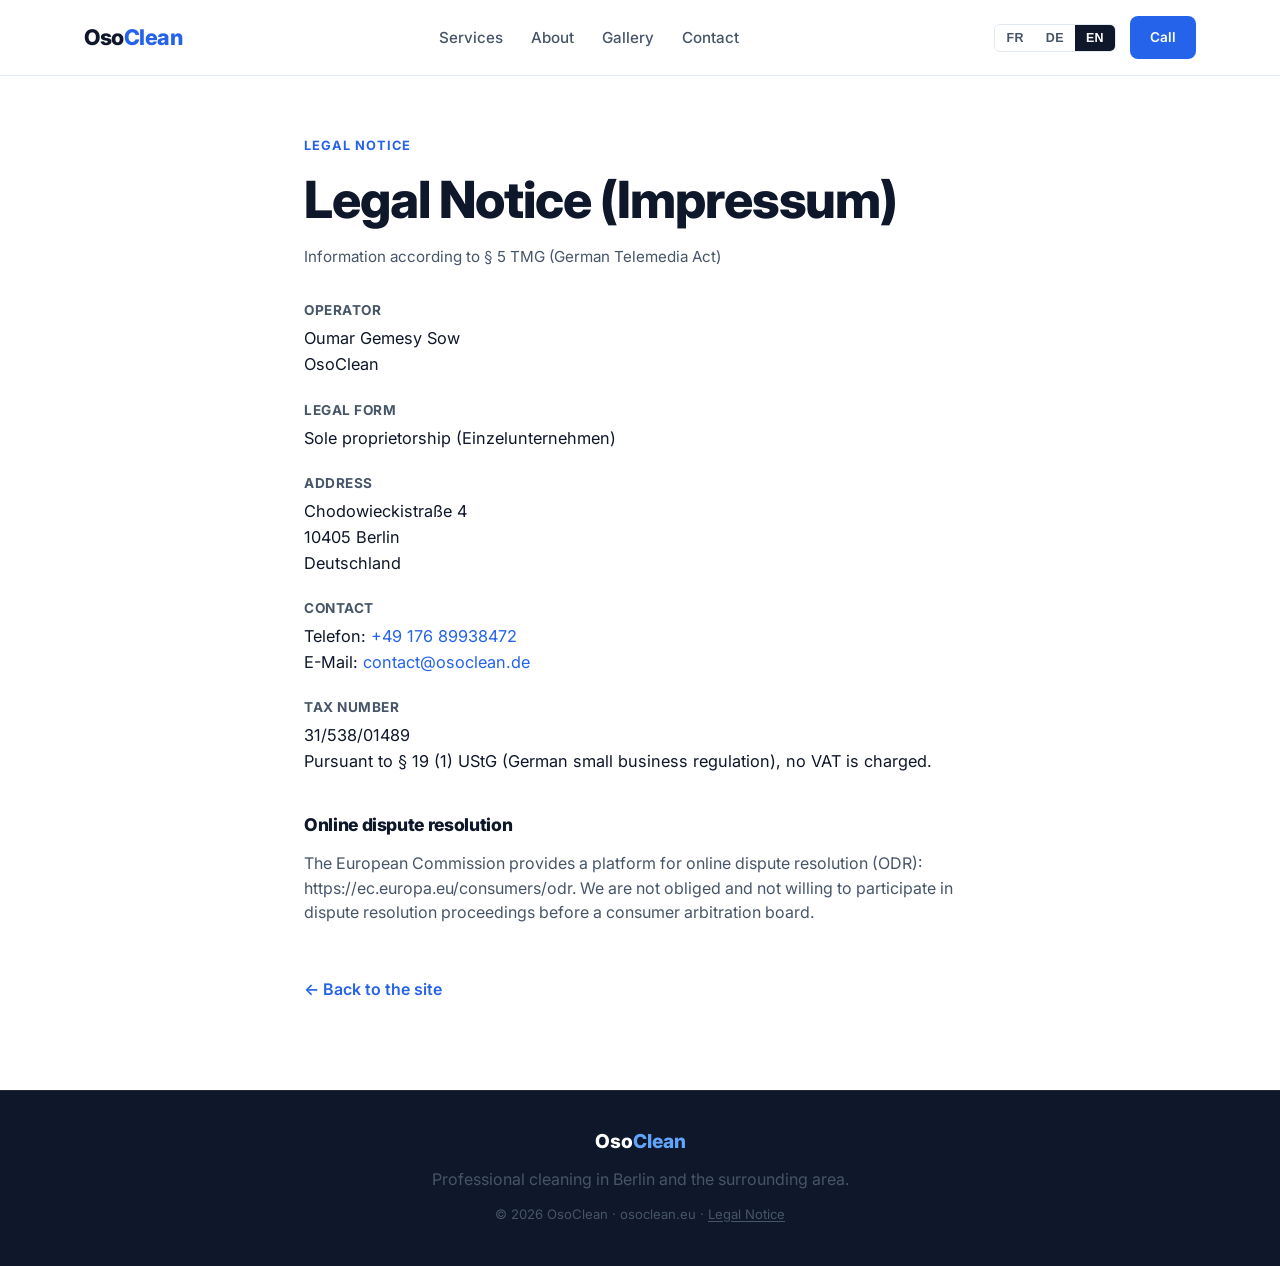
==== impressum.html @ 726a54d4 "Add files via upload" ====
<!doctype html>
<html lang="fr">
<head>
<meta charset="UTF-8" />
<meta name="viewport" content="width=device-width, initial-scale=1.0" />
<title data-i18n="impressum.pageTitle">Impressum — OsoClean</title>
<meta name="robots" content="noindex, follow" />
<link rel="icon" href="data:image/svg+xml,<svg xmlns=%22http://www.w3.org/2000/svg%22 viewBox=%220 0 100 100%22><rect width=%22100%22 height=%22100%22 rx=%2220%22 fill=%22%232563EB%22/><text x=%2250%22 y=%2266%22 font-size=%2255%22 text-anchor=%22middle%22 fill=%22white%22 font-family=%22Arial%22>O</text></svg>" />
<link rel="preconnect" href="https://fonts.googleapis.com">
<link rel="preconnect" href="https://fonts.gstatic.com" crossorigin>
<link href="https://fonts.googleapis.com/css2?family=Inter:wght@400;500;600;700;800&display=swap" rel="stylesheet">
<link rel="stylesheet" href="style.css" />
</head>
<body>

<header class="site-header">
  <div class="container header-inner">
    <a href="index.html#top" class="logo">Oso<span>Clean</span></a>

    <nav class="main-nav" id="mainNav">
      <a href="index.html#services" data-i18n="nav.services">Services</a>
      <a href="index.html#about" data-i18n="nav.about">À propos</a>
      <a href="index.html#gallery" data-i18n="nav.gallery">Galerie</a>
      <a href="index.html#contact" data-i18n="nav.contact">Contact</a>
    </nav>

    <div class="header-actions">
      <div class="lang-switch" id="langSwitch">
        <button type="button" data-lang="fr" class="lang-btn">FR</button>
        <button type="button" data-lang="de" class="lang-btn">DE</button>
        <button type="button" data-lang="en" class="lang-btn">EN</button>
      </div>
      <a href="tel:+4917689938472" class="btn btn-primary btn-small header-cta" data-i18n="nav.call">Appeler</a>
      <button class="burger" id="burger" aria-label="Menu">
        <span></span><span></span><span></span>
      </button>
    </div>
  </div>
</header>

<main id="top">
  <section class="section legal-section">
    <div class="container legal-container">
      <p class="section-eyebrow" data-i18n="impressum.eyebrow">Mentions légales</p>
      <h1 data-i18n="impressum.title">Impressum</h1>
      <p class="legal-tmg" data-i18n="impressum.tmg">Informations selon § 5 TMG (loi allemande sur les télémédias)</p>

      <dl class="legal-list">
        <dt data-i18n="impressum.nameLabel">Exploitant</dt>
        <dd>Oumar Gemesy Sow<br />OsoClean</dd>

        <dt data-i18n="impressum.formLabel">Forme juridique</dt>
        <dd data-i18n="impressum.formValue">Entreprise individuelle (Einzelunternehmen)</dd>

        <dt data-i18n="impressum.addressLabel">Adresse</dt>
        <dd>Chodowieckistraße 4<br />10405 Berlin<br />Deutschland</dd>

        <dt data-i18n="impressum.contactLabel">Contact</dt>
        <dd>
          Telefon: <a href="tel:+4917689938472">+49 176 89938472</a><br />
          E-Mail: <a href="mailto:contact@osoclean.de">contact@osoclean.de</a>
        </dd>

        <dt data-i18n="impressum.taxLabel">Numéro fiscal</dt>
        <dd>
          31/538/01489<br />
          <span data-i18n="impressum.taxNote">Selon § 19 al. 1 UStG (régime des petites entreprises), aucune TVA n'est facturée.</span>
        </dd>
      </dl>

      <h2 class="legal-subhead" data-i18n="impressum.disputeTitle">Résolution des litiges en ligne</h2>
      <p>
        <span data-i18n="impressum.disputeText">La Commission européenne propose une plateforme de résolution des litiges en ligne (RLL) : </span><a href="https://ec.europa.eu/consumers/odr" target="_blank" rel="noopener">https://ec.europa.eu/consumers/odr</a><span data-i18n="impressum.disputeText2">. Nous ne sommes ni tenus ni disposés à participer à une procédure de résolution des litiges devant une instance de médiation de la consommation.</span>
      </p>

      <a href="index.html#top" class="legal-back" data-i18n="impressum.back">← Retour au site</a>
    </div>
  </section>
</main>

<footer class="site-footer">
  <div class="container footer-inner">
    <div class="footer-logo">Oso<span>Clean</span></div>
    <p data-i18n="footer.text">Nettoyage professionnel à Berlin et alentours.</p>
    <p class="footer-copy">© <span id="year"></span> OsoClean · osoclean.eu · <a href="impressum.html" data-i18n="footer.impressumLink">Impressum</a></p>
  </div>
</footer>

<script src="i18n.js"></script>
<script src="script.js"></script>
</body>
</html>
---- style.css ----
/* ===========================
   OsoClean — styles
   Palette : noir/blanc + accent bleu
=========================== */

:root {
  --ink: #0F172A;
  --ink-soft: #475569;
  --line: #E2E8F0;
  --bg: #FFFFFF;
  --bg-alt: #F8FAFC;
  --bg-dark: #0F172A;
  --accent: #2563EB;
  --accent-dark: #1D4ED8;
  --white: #FFFFFF;
  --radius: 14px;
  --shadow: 0 10px 30px rgba(15, 23, 42, 0.08);
  --max-width: 1160px;
  --font: 'Inter', -apple-system, BlinkMacSystemFont, 'Segoe UI', Roboto, sans-serif;
}

* { box-sizing: border-box; }

html { scroll-behavior: smooth; }

body {
  margin: 0;
  font-family: var(--font);
  color: var(--ink);
  background: var(--bg);
  line-height: 1.55;
  -webkit-font-smoothing: antialiased;
}

img { max-width: 100%; display: block; }

a { color: inherit; text-decoration: none; }

.container {
  max-width: var(--max-width);
  margin: 0 auto;
  padding: 0 24px;
}

h1, h2, h3 { font-weight: 800; line-height: 1.15; margin: 0 0 16px; letter-spacing: -0.02em; }
h1 { font-size: clamp(2.1rem, 4vw, 3.4rem); }
h2 { font-size: clamp(1.6rem, 3vw, 2.3rem); }
h3 { font-size: 1.15rem; margin-bottom: 8px; }
p { margin: 0 0 12px; color: var(--ink-soft); }

/* ---------- Buttons ---------- */
.btn {
  display: inline-flex;
  align-items: center;
  justify-content: center;
  gap: 8px;
  padding: 14px 26px;
  border-radius: 8px;
  font-weight: 600;
  font-size: 0.98rem;
  border: 2px solid transparent;
  transition: transform .15s ease, background .2s ease, border-color .2s ease, color .2s ease;
  cursor: pointer;
}
.btn:hover { transform: translateY(-2px); }
.btn-primary { background: var(--accent); color: var(--white); }
.btn-primary:hover { background: var(--accent-dark); }
.btn-outline { border-color: var(--ink); color: var(--ink); }
.btn-outline:hover { background: var(--ink); color: var(--white); }
.btn-small { padding: 9px 18px; font-size: 0.85rem; }
.btn-large { padding: 16px 32px; font-size: 1.02rem; margin-top: 8px; }

/* ---------- Header ---------- */
.site-header {
  position: sticky;
  top: 0;
  z-index: 50;
  background: rgba(255,255,255,0.92);
  backdrop-filter: blur(10px);
  border-bottom: 1px solid var(--line);
}
.header-inner {
  display: flex;
  align-items: center;
  justify-content: space-between;
  padding-top: 16px;
  padding-bottom: 16px;
}
.logo {
  font-weight: 800;
  font-size: 1.35rem;
  letter-spacing: -0.02em;
  color: var(--ink);
}
.logo span { color: var(--accent); }

.main-nav { display: flex; gap: 28px; }
.main-nav a { font-weight: 500; font-size: 0.95rem; color: var(--ink-soft); }
.main-nav a:hover { color: var(--ink); }

.header-actions { display: flex; align-items: center; gap: 14px; }

.lang-switch { display: flex; border: 1px solid var(--line); border-radius: 6px; overflow: hidden; }
.lang-btn {
  border: none;
  background: transparent;
  padding: 6px 11px;
  font-size: 0.78rem;
  font-weight: 700;
  letter-spacing: 0.03em;
  color: var(--ink-soft);
  cursor: pointer;
  transition: background .2s ease, color .2s ease;
}
.lang-btn.active { background: var(--ink); color: var(--white); }

.header-cta { display: inline-flex; }

.burger {
  display: none;
  flex-direction: column;
  justify-content: center;
  gap: 5px;
  width: 34px; height: 34px;
  background: none; border: none; cursor: pointer;
}
.burger span { width: 100%; height: 2px; background: var(--ink); border-radius: 2px; }

/* ---------- Hero ---------- */
.hero { padding: 72px 0 56px; background: var(--bg-alt); }
.hero-inner {
  display: grid;
  grid-template-columns: 1.05fr 0.95fr;
  gap: 48px;
  align-items: center;
}
.eyebrow, .section-eyebrow {
  display: inline-block;
  font-size: 0.8rem;
  font-weight: 700;
  letter-spacing: 0.08em;
  text-transform: uppercase;
  color: var(--accent);
  margin-bottom: 14px;
}
.hero-sub { font-size: 1.08rem; max-width: 46ch; }
.hero-actions { display: flex; flex-wrap: wrap; gap: 14px; margin: 22px 0 26px; }
.hero-points { list-style: none; padding: 0; margin: 0; display: flex; flex-wrap: wrap; gap: 10px 22px; }
.hero-points li {
  font-size: 0.9rem;
  font-weight: 600;
  color: var(--ink);
  position: relative;
  padding-left: 18px;
}
.hero-points li::before {
  content: "";
  position: absolute;
  left: 0; top: 6px;
  width: 8px; height: 8px;
  background: var(--accent);
  border-radius: 50%;
}
.hero-media img {
  border-radius: var(--radius);
  box-shadow: var(--shadow);
  width: 100%;
  aspect-ratio: 16/10;
  object-fit: cover;
}

/* ---------- Trust strip ---------- */
.trust-strip { border-bottom: 1px solid var(--line); }
.trust-inner {
  display: grid;
  grid-template-columns: repeat(4, 1fr);
  gap: 16px;
  padding: 26px 24px;
}
.trust-item { text-align: center; font-size: 0.92rem; color: var(--ink-soft); }
.trust-item strong { color: var(--ink); font-weight: 700; }

/* ---------- Sections ---------- */
.section { padding: 88px 0; }
.section-alt { background: var(--bg-alt); }
.section-lead { max-width: 60ch; font-size: 1.05rem; }

/* ---------- Services ---------- */
.services-grid {
  display: grid;
  grid-template-columns: repeat(3, 1fr);
  gap: 24px;
  margin-top: 40px;
}
.service-card {
  background: var(--white);
  border: 1px solid var(--line);
  border-radius: var(--radius);
  padding: 28px;
  transition: transform .2s ease, box-shadow .2s ease;
}
.service-card:hover { transform: translateY(-4px); box-shadow: var(--shadow); }
.service-icon {
  width: 42px;
  height: 42px;
  border-radius: 10px;
  background: rgba(37, 99, 235, 0.08);
  display: flex;
  align-items: center;
  justify-content: center;
  margin-bottom: 14px;
}
.service-icon svg { width: 22px; height: 22px; stroke: var(--accent); }
.services-note {
  margin-top: 32px;
  padding: 18px 22px;
  background: var(--bg-alt);
  border-left: 3px solid var(--accent);
  border-radius: 8px;
  font-size: 0.95rem;
}

/* ---------- About ---------- */
.about-inner {
  display: grid;
  grid-template-columns: 0.9fr 1.1fr;
  gap: 52px;
  align-items: center;
}
.about-media img {
  border-radius: var(--radius);
  box-shadow: var(--shadow);
  aspect-ratio: 4/5;
  object-fit: cover;
  width: 100%;
}
.about-list { list-style: none; padding: 0; margin: 20px 0 0; display: flex; flex-direction: column; gap: 10px; }
.about-list li {
  font-weight: 600;
  color: var(--ink);
  position: relative;
  padding-left: 18px;
}
.about-list li::before {
  content: "";
  position: absolute;
  left: 0; top: 7px;
  width: 8px; height: 8px;
  background: var(--accent);
  border-radius: 50%;
}
.about-story {
  padding-left: 16px;
  border-left: 2px solid var(--line);
  font-size: 1.03rem;
  color: var(--ink);
}

/* ---------- Gallery ---------- */
.gallery-grid {
  display: grid;
  grid-template-columns: repeat(3, 1fr);
  gap: 18px;
  margin-top: 40px;
}
.gallery-item {
  border-radius: var(--radius);
  overflow: hidden;
  box-shadow: var(--shadow);
}
.gallery-item img { aspect-ratio: 4/3; object-fit: cover; transition: transform .3s ease; }
.gallery-item:hover img { transform: scale(1.05); }

/* ---------- Contact ---------- */
.section-dark { background: var(--bg-dark); color: var(--white); }
.section-dark p { color: #CBD5E1; }
.section-dark .section-eyebrow { color: #60A5FA; }
.section-dark h2 { color: var(--white); }
.contact-inner { max-width: 760px; }
.contact-cards {
  display: grid;
  grid-template-columns: repeat(2, 1fr);
  gap: 14px;
  margin: 30px 0 34px;
}
.contact-card {
  display: flex;
  align-items: center;
  gap: 14px;
  background: rgba(255,255,255,0.06);
  border: 1px solid rgba(255,255,255,0.12);
  border-radius: var(--radius);
  padding: 18px;
  transition: background .2s ease, transform .2s ease;
}
a.contact-card:hover { background: rgba(255,255,255,0.12); transform: translateY(-2px); }
.contact-icon {
  width: 38px;
  height: 38px;
  min-width: 38px;
  border-radius: 10px;
  background: rgba(255,255,255,0.08);
  display: flex;
  align-items: center;
  justify-content: center;
}
.contact-icon svg { width: 19px; height: 19px; stroke: #93C5FD; }
.contact-card strong { display: block; font-size: 0.82rem; color: #94A3B8; font-weight: 600; margin-bottom: 2px; }
.contact-value { font-size: 1rem; font-weight: 700; color: var(--white); }

/* ---------- Legal / Impressum ---------- */
.legal-section { padding-top: 56px; }
.legal-container { max-width: 720px; }
.legal-tmg { font-size: 0.95rem; color: var(--ink-soft); margin-bottom: 32px; }
.legal-list { margin: 0 0 40px; }
.legal-list dt {
  font-weight: 700;
  color: var(--ink);
  margin-top: 22px;
  font-size: 0.85rem;
  text-transform: uppercase;
  letter-spacing: 0.04em;
  color: var(--ink-soft);
}
.legal-list dt:first-child { margin-top: 0; }
.legal-list dd {
  margin: 4px 0 0;
  font-size: 1.02rem;
  color: var(--ink);
  line-height: 1.6;
}
.legal-list dd a { color: var(--accent); }
.legal-subhead { font-size: 1.1rem; margin-top: 36px; }
.legal-back {
  display: inline-block;
  margin-top: 40px;
  font-weight: 600;
  color: var(--accent);
}
.footer-copy a { color: inherit; text-decoration: underline; text-underline-offset: 2px; }

/* ---------- Footer ---------- */
.site-footer { background: var(--bg-dark); color: #94A3B8; padding: 36px 0 30px; border-top: 1px solid rgba(255,255,255,0.08); }
.footer-inner { text-align: center; }
.footer-logo { font-weight: 800; font-size: 1.2rem; color: var(--white); margin-bottom: 10px; }
.footer-logo span { color: #60A5FA; }
.footer-copy { font-size: 0.82rem; margin-top: 6px; }

/* ---------- Responsive ---------- */
@media (max-width: 900px) {
  .hero-inner, .about-inner { grid-template-columns: 1fr; }
  .about-media { order: -1; }
  .services-grid { grid-template-columns: repeat(2, 1fr); }
  .trust-inner { grid-template-columns: repeat(2, 1fr); }
  .contact-cards { grid-template-columns: 1fr; }
}

@media (max-width: 720px) {
  .main-nav { display: none; }
  .burger { display: flex; }
  .header-cta { display: none; }
  .services-grid { grid-template-columns: 1fr; }
  .gallery-grid { grid-template-columns: repeat(2, 1fr); }
  .section { padding: 60px 0; }
  .hero { padding: 48px 0 40px; }
}

/* Mobile nav (open state) */
.main-nav.open {
  display: flex;
  flex-direction: column;
  position: absolute;
  top: 100%;
  left: 0;
  right: 0;
  background: var(--white);
  border-bottom: 1px solid var(--line);
  padding: 20px 24px;
  gap: 16px;
}
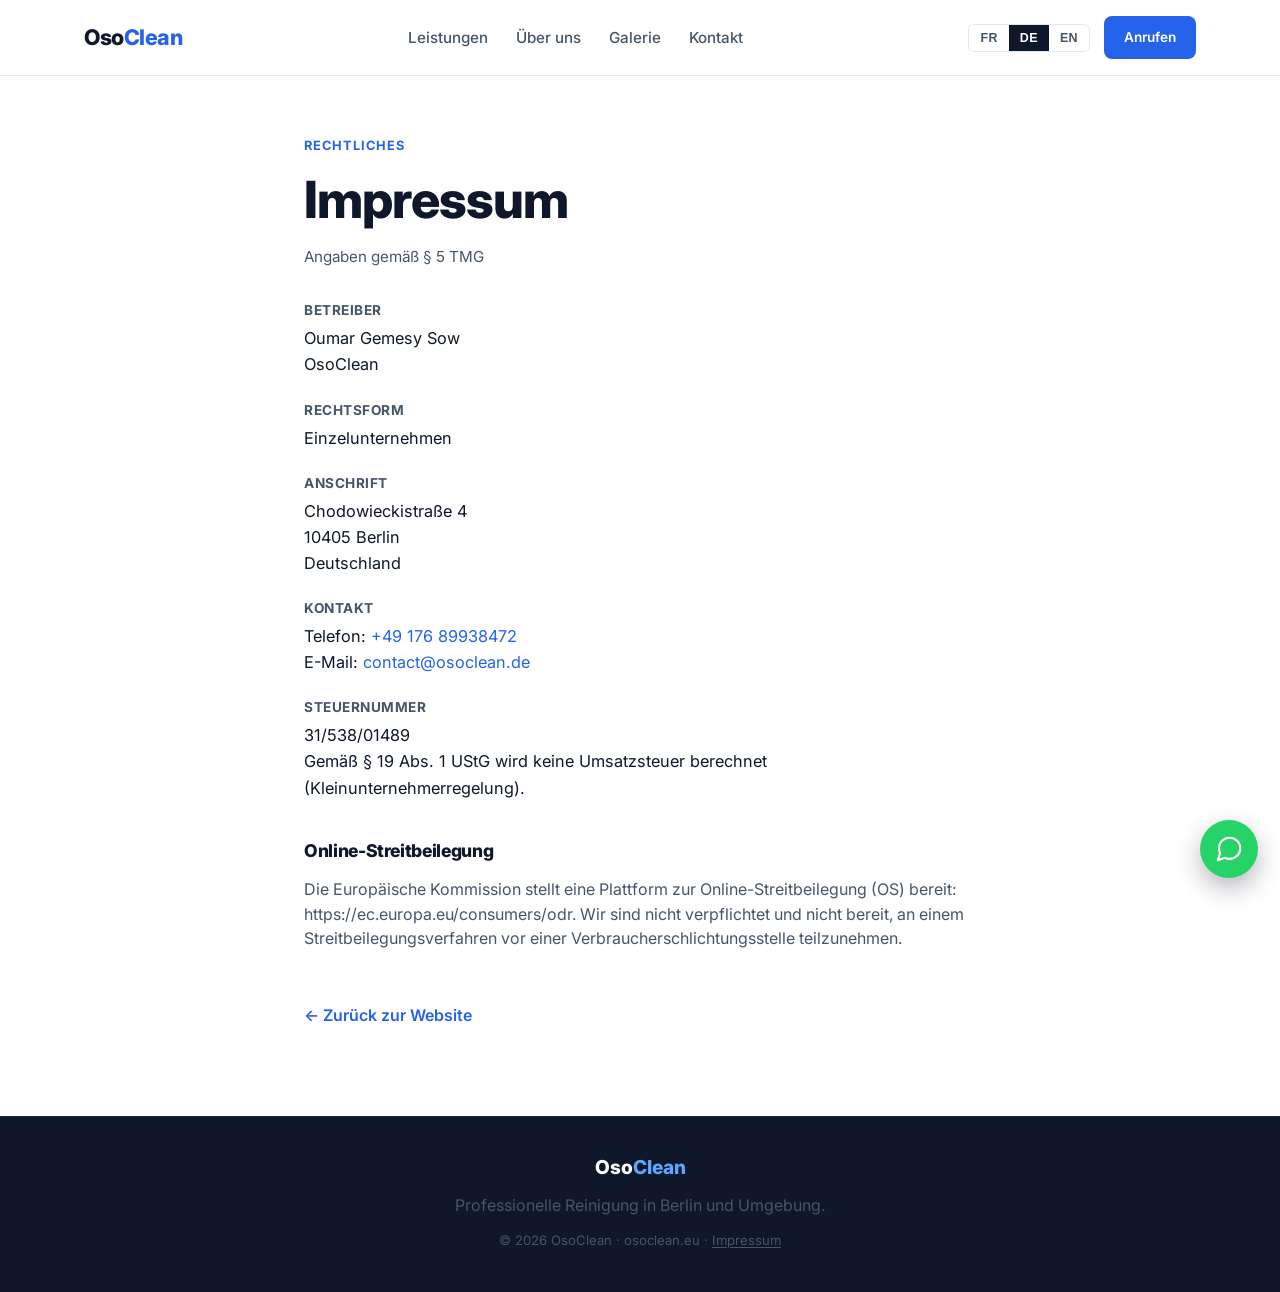
==== commit 08c7f23d: "Add files via upload" ====
--- a/impressum.html
+++ b/impressum.html
@@ -1,5 +1,5 @@
 <!doctype html>
-<html lang="fr">
+<html lang="de">
 <head>
 <meta charset="UTF-8" />
 <meta name="viewport" content="width=device-width, initial-scale=1.0" />
@@ -86,6 +86,10 @@
   </div>
 </footer>
 
+<a href="https://wa.me/4917689938472" target="_blank" rel="noopener" class="whatsapp-float" data-i18n-aria="whatsapp.floatingLabel" aria-label="Diskutieren Sie auf WhatsApp">
+  <svg viewBox="0 0 24 24" fill="none" stroke="white" stroke-width="1.7" stroke-linecap="round" stroke-linejoin="round" aria-hidden="true"><path d="M21 11.5a8.4 8.4 0 0 1-8.4 8.4 8.3 8.3 0 0 1-3.8-.9L3 21l1.9-5.7a8.3 8.3 0 0 1-.9-3.8A8.4 8.4 0 0 1 12.5 3a8.5 8.5 0 0 1 8.5 8.5z"/></svg>
+</a>
+
 <script src="i18n.js"></script>
 <script src="script.js"></script>
 </body>
--- a/style.css
+++ b/style.css
@@ -308,6 +308,67 @@
 .contact-card strong { display: block; font-size: 0.82rem; color: #94A3B8; font-weight: 600; margin-bottom: 2px; }
 .contact-value { font-size: 1rem; font-weight: 700; color: var(--white); }
 
+/* ---------- Contact form ---------- */
+.contact-form {
+  margin-top: 40px;
+  padding-top: 32px;
+  border-top: 1px solid rgba(255,255,255,0.12);
+  max-width: 480px;
+}
+.contact-form-title { font-size: 1.1rem; color: var(--white); margin-bottom: 18px; }
+.form-row { margin-bottom: 16px; display: flex; flex-direction: column; gap: 6px; }
+.form-row label { font-size: 0.85rem; font-weight: 600; color: #CBD5E1; }
+.form-row input,
+.form-row select,
+.form-row textarea {
+  padding: 12px 14px;
+  border-radius: 8px;
+  border: 1px solid rgba(255,255,255,0.16);
+  background: rgba(255,255,255,0.06);
+  color: var(--white);
+  font-family: var(--font);
+  font-size: 0.95rem;
+  outline: none;
+  transition: border-color .2s ease, background .2s ease;
+  resize: vertical;
+}
+.form-row input::placeholder,
+.form-row textarea::placeholder { color: #64748B; }
+.form-row input:focus,
+.form-row select:focus,
+.form-row textarea:focus { border-color: var(--accent); background: rgba(255,255,255,0.1); }
+.form-row select option { color: var(--ink); background: var(--white); }
+.contact-form .btn { margin-top: 4px; }
+.contact-form-note { font-size: 0.82rem; color: #94A3B8; margin-top: 12px; margin-bottom: 0; }
+
+/* ---------- WhatsApp floating button ---------- */
+.whatsapp-float {
+  position: fixed;
+  right: 22px;
+  bottom: 22px;
+  width: 58px;
+  height: 58px;
+  border-radius: 50%;
+  background: #25D366;
+  display: flex;
+  align-items: center;
+  justify-content: center;
+  box-shadow: 0 10px 24px rgba(15, 23, 42, 0.3);
+  z-index: 60;
+  transition: transform .2s ease;
+  animation: whatsappPulse 2.4s ease-in-out infinite;
+}
+.whatsapp-float:hover { transform: scale(1.07); }
+.whatsapp-float svg { width: 30px; height: 30px; }
+@keyframes whatsappPulse {
+  0%, 100% { box-shadow: 0 10px 24px rgba(15, 23, 42, 0.3), 0 0 0 0 rgba(37, 211, 102, 0.45); }
+  50% { box-shadow: 0 10px 24px rgba(15, 23, 42, 0.3), 0 0 0 10px rgba(37, 211, 102, 0); }
+}
+@media (max-width: 720px) {
+  .whatsapp-float { right: 16px; bottom: 16px; width: 52px; height: 52px; }
+  .whatsapp-float svg { width: 26px; height: 26px; }
+}
+
 /* ---------- Legal / Impressum ---------- */
 .legal-section { padding-top: 56px; }
 .legal-container { max-width: 720px; }
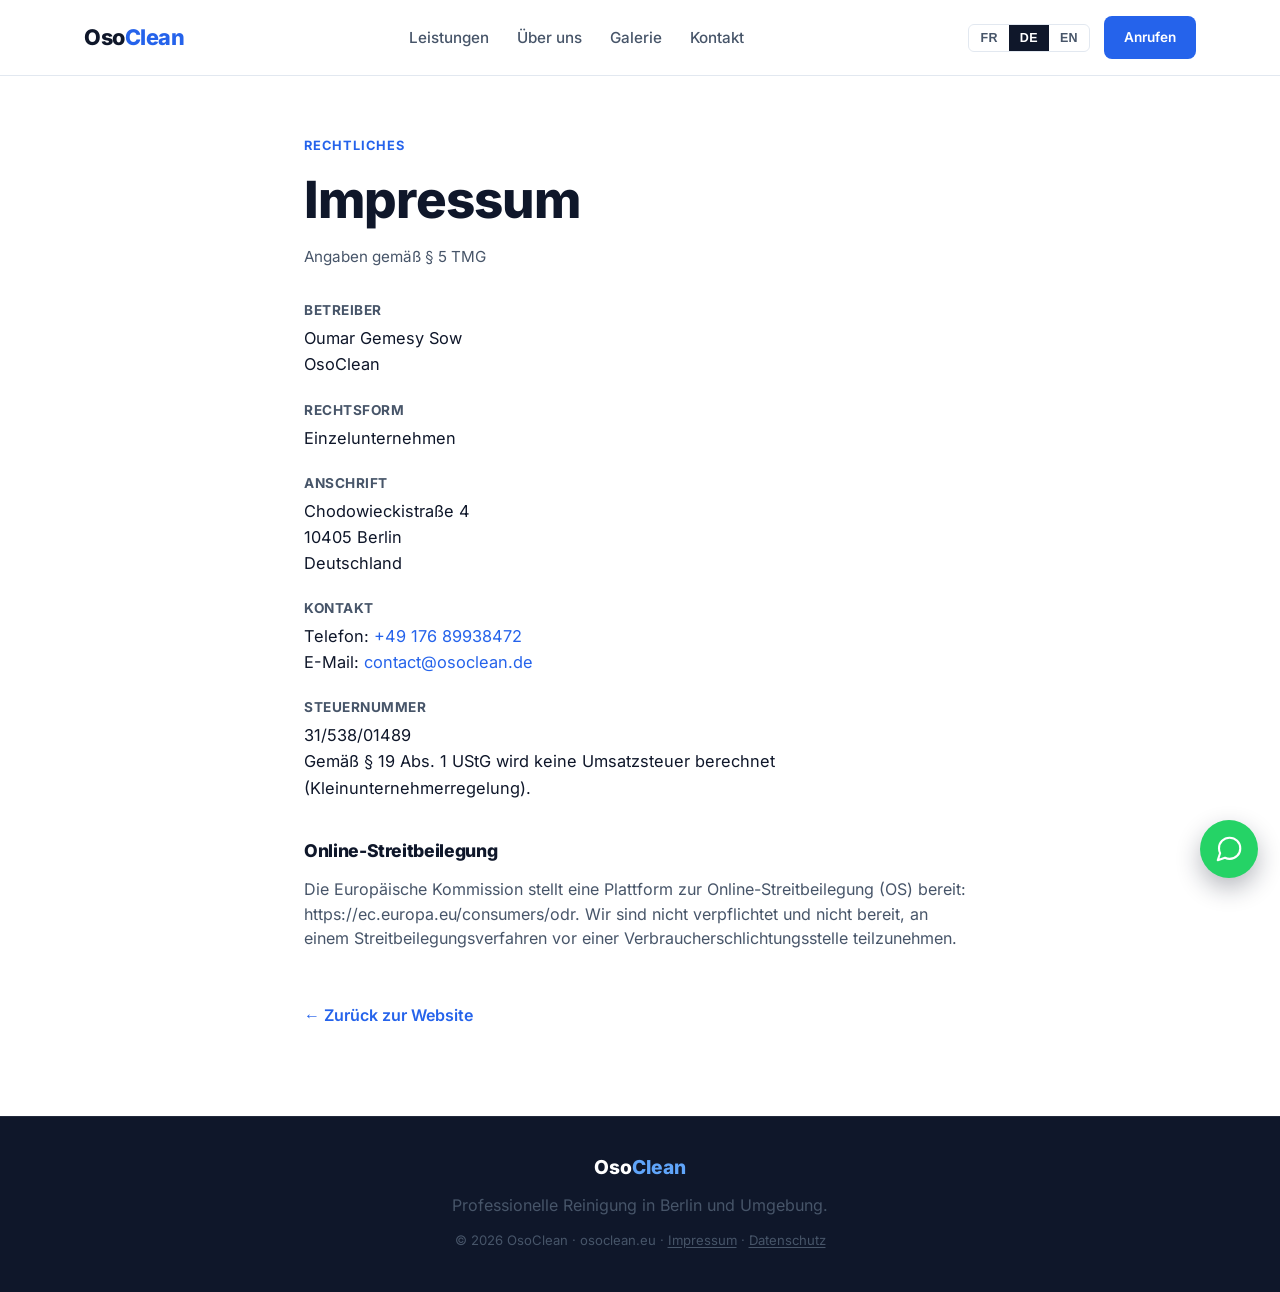
==== commit 368c2f0b: "Add files via upload" ====
--- a/impressum.html
+++ b/impressum.html
@@ -6,9 +6,6 @@
 <title data-i18n="impressum.pageTitle">Impressum — OsoClean</title>
 <meta name="robots" content="noindex, follow" />
 <link rel="icon" href="data:image/svg+xml,<svg xmlns=%22http://www.w3.org/2000/svg%22 viewBox=%220 0 100 100%22><rect width=%22100%22 height=%22100%22 rx=%2220%22 fill=%22%232563EB%22/><text x=%2250%22 y=%2266%22 font-size=%2255%22 text-anchor=%22middle%22 fill=%22white%22 font-family=%22Arial%22>O</text></svg>" />
-<link rel="preconnect" href="https://fonts.googleapis.com">
-<link rel="preconnect" href="https://fonts.gstatic.com" crossorigin>
-<link href="https://fonts.googleapis.com/css2?family=Inter:wght@400;500;600;700;800&display=swap" rel="stylesheet">
 <link rel="stylesheet" href="style.css" />
 </head>
 <body>
@@ -82,7 +79,7 @@
   <div class="container footer-inner">
     <div class="footer-logo">Oso<span>Clean</span></div>
     <p data-i18n="footer.text">Nettoyage professionnel à Berlin et alentours.</p>
-    <p class="footer-copy">© <span id="year"></span> OsoClean · osoclean.eu · <a href="impressum.html" data-i18n="footer.impressumLink">Impressum</a></p>
+    <p class="footer-copy">© <span id="year"></span> OsoClean · osoclean.eu · <a href="impressum.html" data-i18n="footer.impressumLink">Impressum</a> · <a href="datenschutz.html" data-i18n="footer.datenschutzLink">Datenschutz</a></p>
   </div>
 </footer>
 
--- a/style.css
+++ b/style.css
@@ -2,6 +2,44 @@
    OsoClean — styles
    Palette : noir/blanc + accent bleu
 =========================== */
+
+/* Police Inter hébergée localement (pas de requête vers fonts.googleapis.com,
+   pour éviter l'envoi de l'IP du visiteur à Google sans consentement). */
+@font-face {
+  font-family: 'Inter';
+  font-style: normal;
+  font-weight: 400;
+  font-display: swap;
+  src: url('inter-400.woff2') format('woff2');
+}
+@font-face {
+  font-family: 'Inter';
+  font-style: normal;
+  font-weight: 500;
+  font-display: swap;
+  src: url('inter-500.woff2') format('woff2');
+}
+@font-face {
+  font-family: 'Inter';
+  font-style: normal;
+  font-weight: 600;
+  font-display: swap;
+  src: url('inter-600.woff2') format('woff2');
+}
+@font-face {
+  font-family: 'Inter';
+  font-style: normal;
+  font-weight: 700;
+  font-display: swap;
+  src: url('inter-700.woff2') format('woff2');
+}
+@font-face {
+  font-family: 'Inter';
+  font-style: normal;
+  font-weight: 800;
+  font-display: swap;
+  src: url('inter-800.woff2') format('woff2');
+}
 
 :root {
   --ink: #0F172A;
